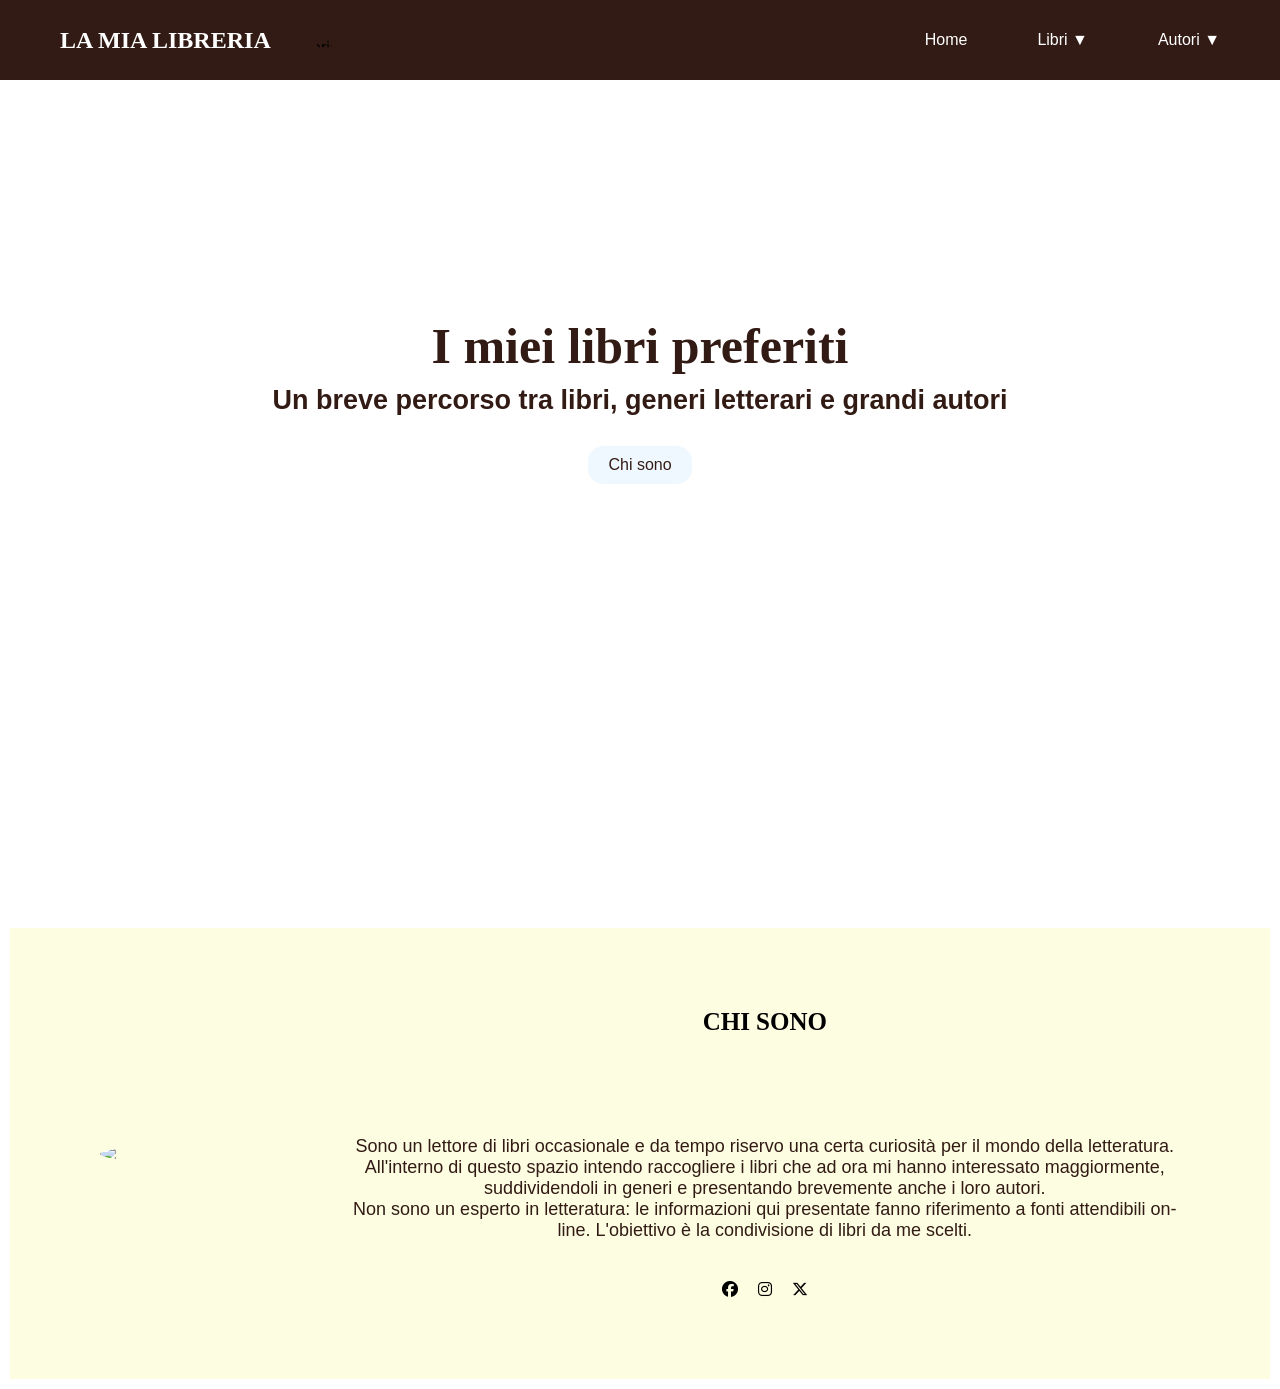
==== index.html @ be43d58f "Add files via upload" ====
<!DOCTYPE html>
<html lang="it">
<head>
    <meta charset="UTF-8">
    <meta name="viewport" content="width=device-width, initial-scale=1.0">
    <title>La mia libreria</title>
    <link rel="stylesheet" href="style.css"/>
<link rel="stylesheet" href="https://cdnjs.cloudflare.com/ajax/libs/font-awesome/6.7.2/css/all.min.css">
<script type="text/javascript" id="cookiebanner" src="https://cdn.jsdelivr.net/gh/dobarkod/cookie-banner@1.2.2/dist/cookiebanner.min.js"></script>
</head>
img

<body>
    
    <header>

        <nav class = "navbar container flex">

            <div class="flex" style="gap: 20px; width: auto;">
            <h2 style="color:hwb(0 100% 0%); font-family:Georgia, 'Times New Roman', Times, serif ;"> LA MIA LIBRERIA </h2>
            <img src="https://www.shutterstock.com/image-vector/book-icon-logo-simple-minimal-260nw-2759516167.jpg" alt="libreria" style="width: 15%;
                 clip-path: inset(22% 8% 29% 59%);  ">
          
            </div>

            <ul class="nav-links flex">
                <li><a href="#"> Home</a></li>
                <li><a href="libri.html"> Libri &#9660 </a>
                    <ul class="sub">

                         <li style=" margin-bottom: 10px"><a href="libri.html#avventura" >Avventura</a></li>

                         <li style=" margin-bottom: 10px"><a href="libri.html#gialli"  >Gialli</a></li>

                        <li><a href="libri.html#RomanzoPsicologico">Romanzi psicologici</a></li>

                    </ul>
                </li>
                <li><a href="autori.html"> Autori &#9660 </a>
                    <ul class="sub">

                         <li style=" margin-bottom: 10px"><a href="autori.html#AutoriAvventura" >Avventura</a></li>

                         <li style=" margin-bottom: 10px"><a href="autori.html#AutoriGialli"  >Gialli</a></li>
                          <li><a href="autori.html#AutoriRomanziPsicologici" >Romanzi psicologici</a></li>

                    </ul>

                </li>           
            </ul>
        </nav>

    </header>


    <section class="homepage" id="home">
        <div class="content flex">
            <div class="text"
                        style="color:#321B14; 
                        text-align: center; 
                        margin-bottom: 30px;
                        font-size: large;">
                <h1 style="font-size: 50px; 
                            font-weight: 700; 
                            margin-bottom: 10px;
                            font-family:Georgia, 'Times New Roman', Times, serif ;">
                            I miei libri preferiti
                </h1>
                <h2> 
                    Un breve percorso tra libri, generi letterari e grandi autori 
                </h2>
            </div>
            <a href="#ChiSono" class="bottone">
                Chi sono
            </a>
        </div>
    </section>



    <section class="chi sono" id="ChiSono">
        <div class="flex" style="gap:90px; 
                                 margin: 10px;
                                 padding: 80px;
                                 background-color:hsl(60, 88%, 94%) ;">
            <img src="immagini/libri.jpg" style="width: 35%; 
                                        height: auto; 
                                        border-radius: 50%; 
                                        margin-left: 10px;"> 
            <div>
                <h2 style="font-size: 25px;
                           font-weight: 700;
                           padding: 0px 0 100px;
                           text-align: center; 
                           font-family:Georgia, 'Times New Roman', Times, serif ;">
                           CHI SONO
                </h2>

                <p class="text"
                    style="color:#321B14; 
                           text-align: center; 
                           font-size: large;">
                           
                            Sono un lettore di libri occasionale e da tempo riservo una certa curiosità per il mondo della letteratura.
                            All'interno di questo spazio intendo raccogliere i libri che ad ora mi hanno interessato maggiormente, suddividendoli in generi e 
                            presentando brevemente anche i loro autori. <br>
                            Non sono un esperto in letteratura: le informazioni qui presentate fanno riferimento a fonti attendibili on-line. L'obiettivo è 
                            la condivisione di libri da me scelti. 
                
                </p>

                <div class="social" >
                    <a href="#ChiSono" ><i class="fa-brands fa-facebook"></i></a>
                    <a href="#ChiSono" ><i class="fa-brands fa-instagram"></i></a>
                    <a href="#ChiSono" ><i class="fa-brands fa-x-twitter"></i></a>
                </div>
            </div>
        </div>
    </section>


</body>
</html>
---- style.css ----
* {

    margin: 0;
    padding: 0;
    box-sizing: border-box;
    font-family: sans-serif;
    
}
header{

    position: fixed;
    top: 0;
    left: 0;
    width: 100%;
    height: 80px;
    background: #321B14;
    /*Per fare in modo che la navbar sovrasti la foto in background */
    z-index: 100;

}

.flex{

    display: flex;
    align-items: center;

}

.container{

    background-color: #321B14;
    max-width: 1200px;
    width: 100%;
    margin: auto;
    height: 80px;
    padding: 0 20px;

}

.navbar{

    justify-content: space-between;

}

/*Utile dopo così il menù a tendina si presenta sotto la voce Libri*/
.navbar ul li{

    position: relative;

}

.navbar a{

    padding: 20px 0;
    color:hwb(0 100% 0%);
    text-decoration: none;

}

.nav-links{

    gap: 70px;
         /***** Toglie la sottolineatura sotto i link ipertestuali *****/ 
    list-style: none; 
    
}

.navbar a:hover{

    color: hsl(60, 72%, 73%);
    
}

.navbar ul li .sub{
    
    display: none;
    position: absolute;
    top: 100%;
    left: 0;
    background-color: hwb(0 100% 0%);
    padding: 10px;
    margin-left: -30px;

}

/* Non tratto questo elementi come elementi di una lista: tolgo il pallino a fianco generi*/
.sub li{

    display: block;

}


.sub a {

    color: black;

}

.sub a:hover {

    color: hsl(60, 72%, 73%);

}


.navbar ul li:hover .sub {

    display: block;

}



/***** CSS per index.html *****/ 


.homepage{

    background-image: url('immagini/homePageImage.jpg');
    height: 100vh; 
    width: 100%; 
    background-position: center; 
    background-size: cover;


}

.homepage .content{
    height: 85%;
    flex-direction: column;
    justify-content: center;
}


.bottone{

   border-radius: 15px;
   color:#321B14;
   text-decoration: none; 
   background-color: aliceblue; 
   padding: 10px 20px;
}

.bottone:hover{

    color:lch(99.46% 0.7 18.51);
    font-size: medium;
    font-weight:700;
    background-color: #321B14; 

}



.social{
    margin-top: 40px;
    display: flex;
    gap: 20px;
    justify-content: center;

}
.social a{
    
    color: black;

}

.social a:hover{

   color: rgba(6, 56, 172, 0.841);

}






/***** CSS per libri.html *****/ 

.libro{

    display: flex;
    box-shadow: 0 8px 25px rgba(0, 0, 0, 0.15); 
    width: 90%;
    background-color: hsl(60, 88%, 94%);
    padding: 30px; 
    gap:20px;
    margin-bottom: 40px;
    border-radius: 10px;
    margin-top: 10px;
    align-items: stretch;

}


.contenuto{

    color:#321B14; 
    text-align: center; 
    padding: 10px;
    font-size: large;
    line-height: 1.4;
    text-align: justify;
}

.card{

    box-shadow: 0 8px 25px rgba(0, 0, 0, 0.15);
    padding: 10px;

}         


.libro img{

    border-radius: 10px; 
    margin-left: 10px;  
    object-fit: cover;

}

/***** CSS per autori.html *****/ 



.contenitore{

    display: flex;
    align-items: center;
    gap:20px;
    border-radius: 10px;
    flex-direction: column;
    padding: 10px; 
    border: 3px solid #321B14; 
    width: 95%; 
    margin: 2.5%; 
    background-color:hsl(110, 62%, 38%);
    margin-top: 8%;
    overflow-x: auto;

}


.ContenitoreCarteAutori{
          
    position: relative; 
    padding: 20px;
    margin-left: 70px;
    margin-right: 70px;
    margin-top: 30px;
    /*Allineamento orizzontale*/
    display:flex;
    /*barra di scorrimento orizzontale creata automaticamente*/
    overflow-x: auto;
    gap: 100px;
    flex-shrink: 0;

}

.cartaautori{

    border-radius: 10px;
    width: 600px;
    flex-shrink: 0;
    display: flex;
    flex-direction: column;
    align-items: center;
    overflow: hidden;
    box-shadow: 0 0px 25px rgba(0, 0, 0, 0.15);
    font-weight: bold;
    background-color: hsl(60, 88%, 94%);
       
}

.cartaautori img{

    border:none;
    width: 100%;
    height: auto;
    display: block;

}

.testoautori{

    padding: 20px;
    line-height: 1.4;
    font-size: large;

}

.cartaautori:hover{

    box-shadow: 5px 5px 5px rgba(0, 0, 0, 0.15);

}
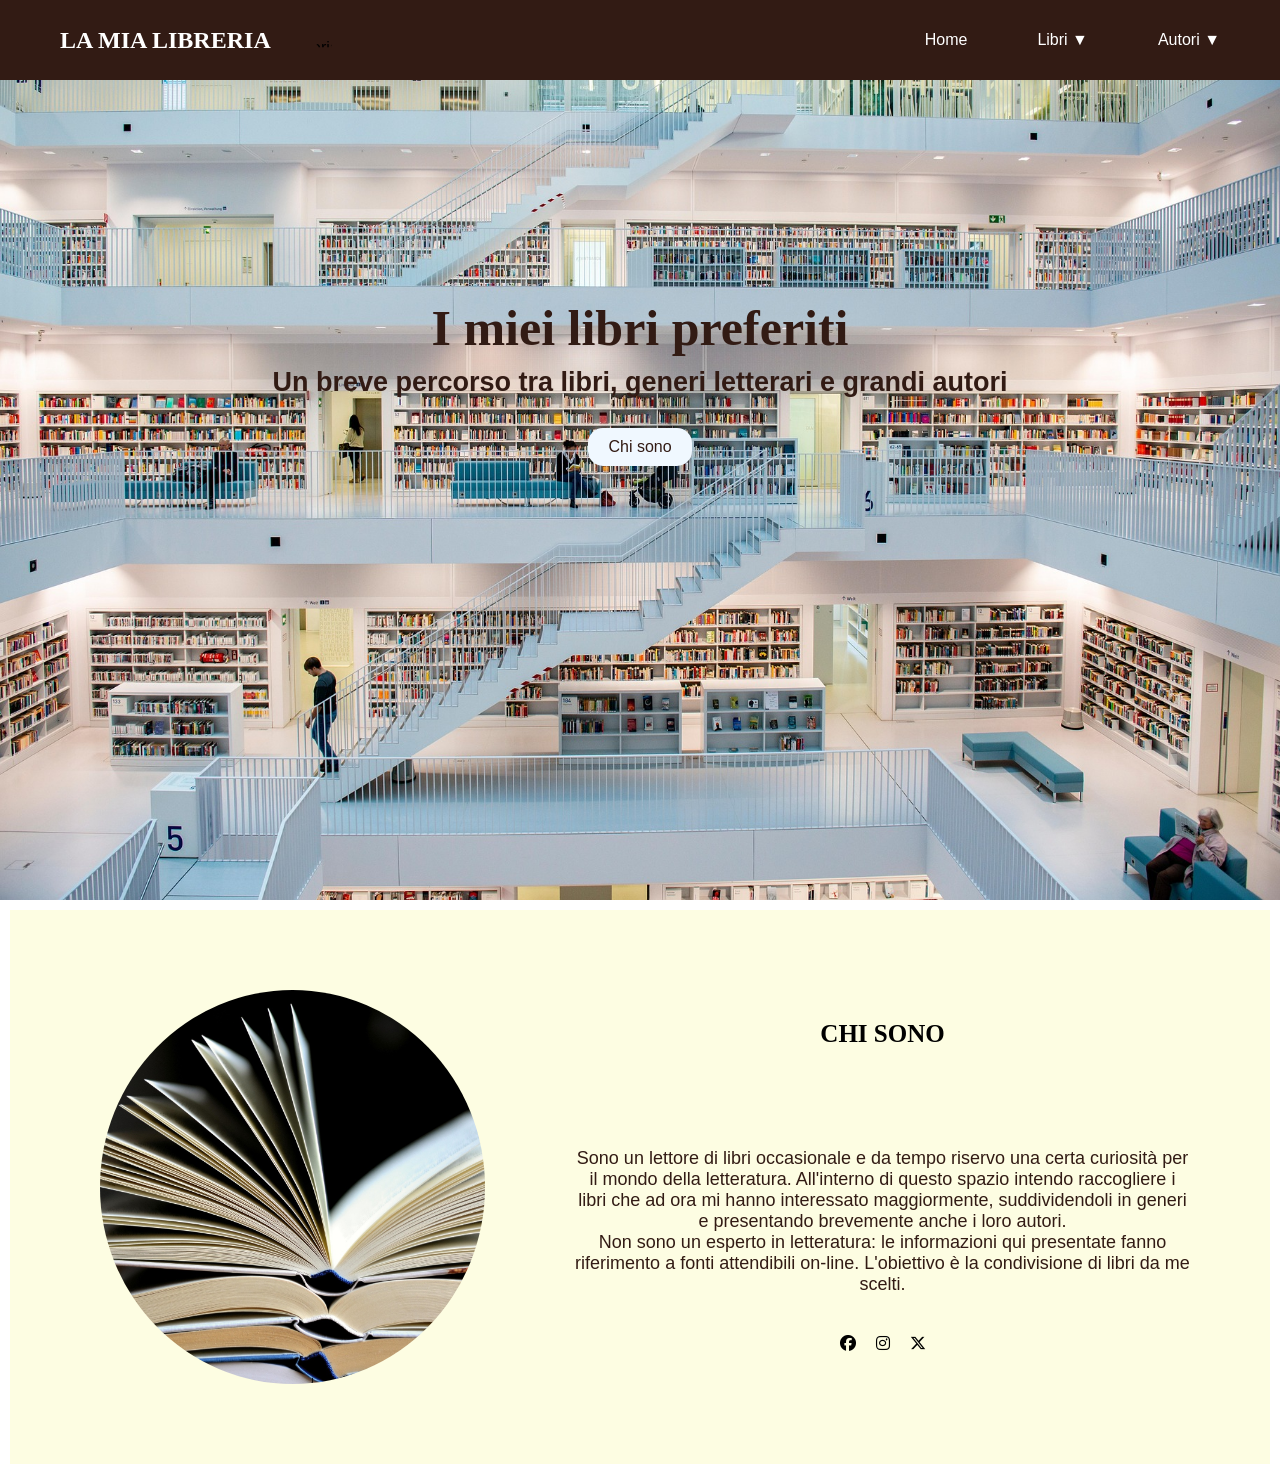
==== commit cce0c18b: "Update index.html" ====
--- a/index.html
+++ b/index.html
@@ -8,7 +8,7 @@
 <link rel="stylesheet" href="https://cdnjs.cloudflare.com/ajax/libs/font-awesome/6.7.2/css/all.min.css">
 <script type="text/javascript" id="cookiebanner" src="https://cdn.jsdelivr.net/gh/dobarkod/cookie-banner@1.2.2/dist/cookiebanner.min.js"></script>
 </head>
-img
+
 
 <body>
     
@@ -25,7 +25,7 @@
 
             <ul class="nav-links flex">
                 <li><a href="#"> Home</a></li>
-                <li><a href="libri.html"> Libri &#9660 </a>
+                <li><a href="libri.html"> Libri &#9660; </a>
                     <ul class="sub">
 
                          <li style=" margin-bottom: 10px"><a href="libri.html#avventura" >Avventura</a></li>
@@ -36,7 +36,7 @@
 
                     </ul>
                 </li>
-                <li><a href="autori.html"> Autori &#9660 </a>
+                <li><a href="autori.html"> Autori &#9660; </a>
                     <ul class="sub">
 
                          <li style=" margin-bottom: 10px"><a href="autori.html#AutoriAvventura" >Avventura</a></li>
@@ -52,7 +52,7 @@
 
     </header>
 
-
+<main>
     <section class="homepage" id="home">
         <div class="content flex">
             <div class="text"
@@ -78,12 +78,13 @@
 
 
 
-    <section class="chi sono" id="ChiSono">
+    <section id="ChiSono">
         <div class="flex" style="gap:90px; 
                                  margin: 10px;
                                  padding: 80px;
                                  background-color:hsl(60, 88%, 94%) ;">
-            <img src="immagini/libri.jpg" style="width: 35%; 
+            <img src="immagini/libri.jpg"  alt="Libri"
+                                        style="width: 35%; 
                                         height: auto; 
                                         border-radius: 50%; 
                                         margin-left: 10px;"> 
@@ -117,7 +118,8 @@
             </div>
         </div>
     </section>
+</main>
 
 
 </body>
-</html>+</html>
--- a/style.css
+++ b/style.css
@@ -199,7 +199,6 @@
 .contenuto{
 
     color:#321B14; 
-    text-align: center; 
     padding: 10px;
     font-size: large;
     line-height: 1.4;
@@ -238,13 +237,12 @@
     width: 95%; 
     margin: 2.5%; 
     background-color:hsl(110, 62%, 38%);
-    margin-top: 8%;
     overflow-x: auto;
 
 }
 
 
-.ContenitoreCarteAutori{
+.contenitore-carte-autori{
           
     position: relative; 
     padding: 20px;
@@ -254,13 +252,12 @@
     /*Allineamento orizzontale*/
     display:flex;
     /*barra di scorrimento orizzontale creata automaticamente*/
-    overflow-x: auto;
     gap: 100px;
     flex-shrink: 0;
 
 }
 
-.cartaautori{
+.carta-autori{
 
     border-radius: 10px;
     width: 600px;
@@ -275,7 +272,7 @@
        
 }
 
-.cartaautori img{
+.carta-autori img{
 
     border:none;
     width: 100%;
@@ -284,7 +281,7 @@
 
 }
 
-.testoautori{
+.testo-autori{
 
     padding: 20px;
     line-height: 1.4;
@@ -292,7 +289,7 @@
 
 }
 
-.cartaautori:hover{
+.carta-autori:hover{
 
     box-shadow: 5px 5px 5px rgba(0, 0, 0, 0.15);
 
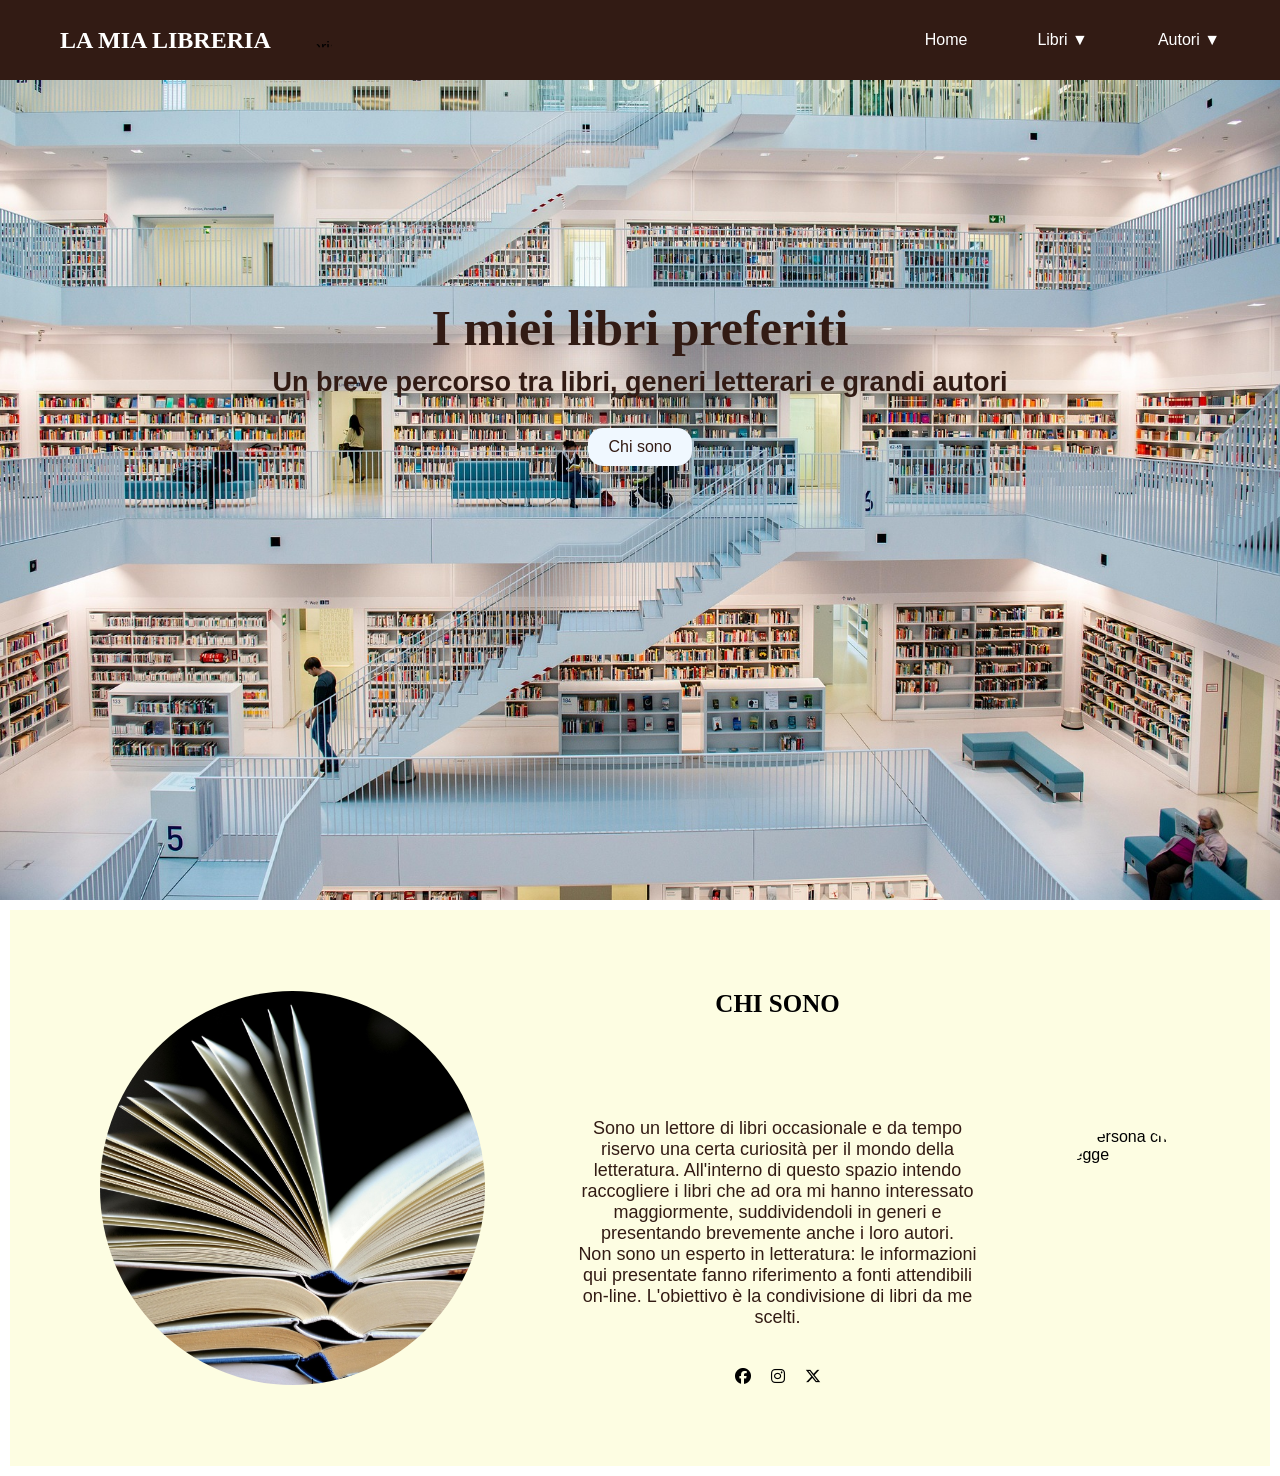
==== commit 8fd5179d: "Update index.html" ====
--- a/index.html
+++ b/index.html
@@ -116,6 +116,14 @@
                     <a href="#ChiSono" ><i class="fa-brands fa-x-twitter"></i></a>
                 </div>
             </div>
+            <img src="https://cdn.pixabay.com/photo/2016/06/17/21/56/praying-man-1464204_1280.jpg" 
+                      alt="Persona che legge" 
+                      style="width: 120px;
+                      height: 120px;
+                      object-fit: cover;
+                      object-position: 10% center;
+                      border-radius: 50%;
+                      flex-shrink: 0;">
         </div>
     </section>
 </main>
